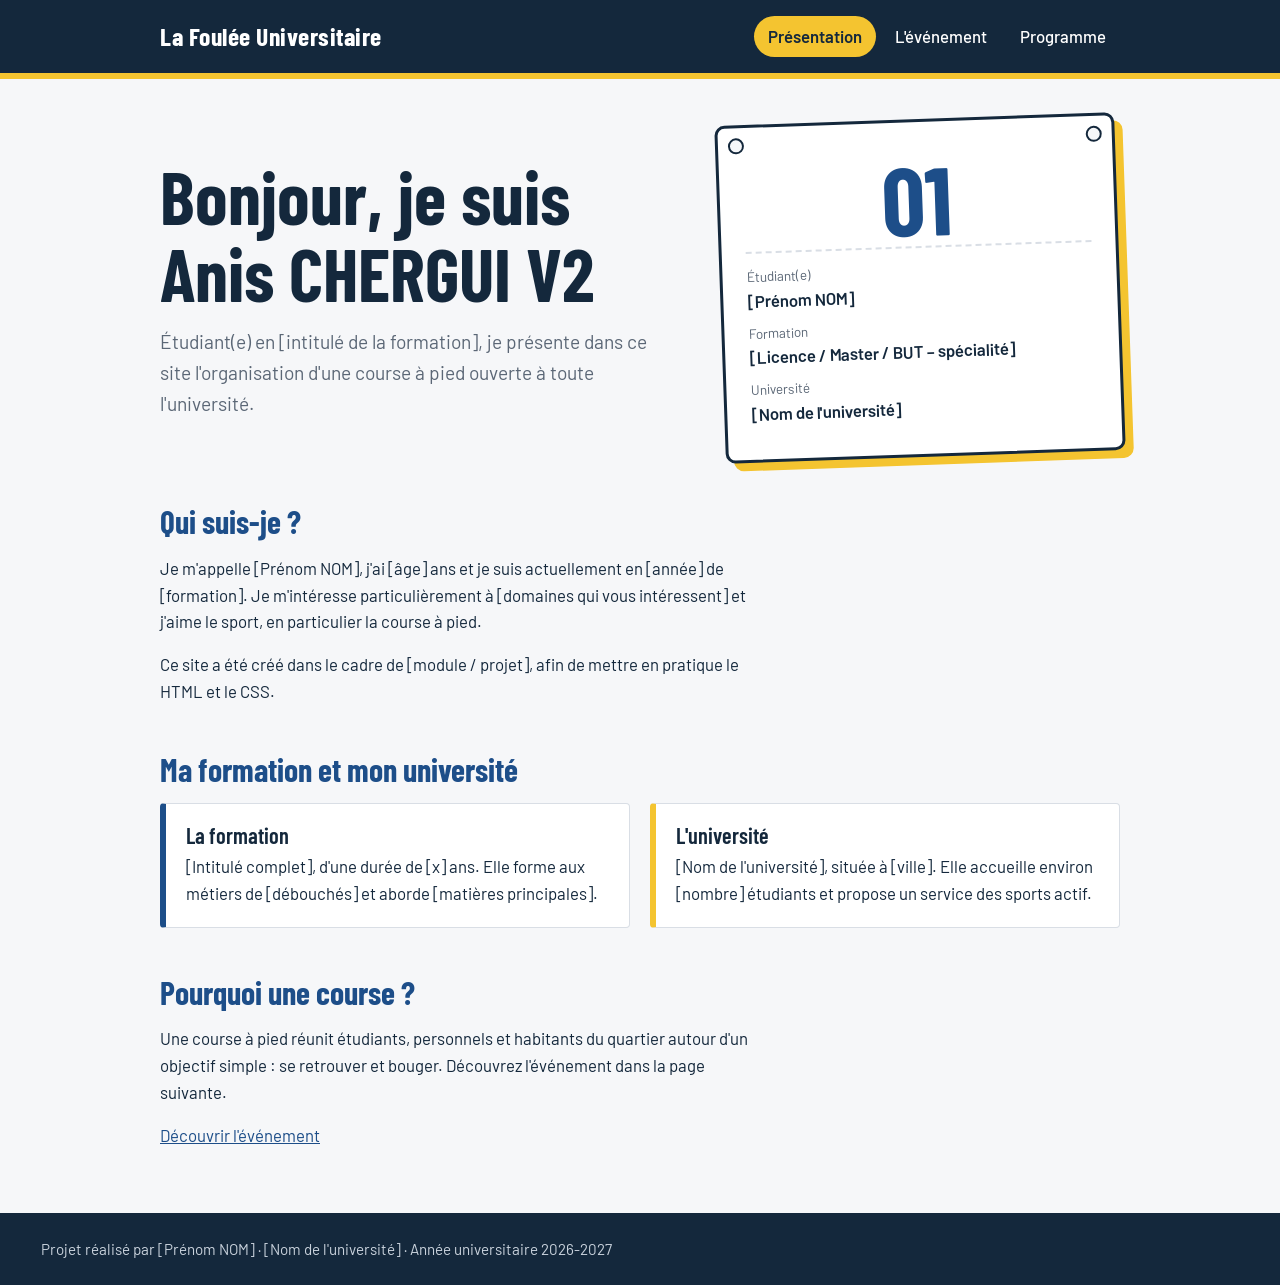
==== index.html @ 466aff4f "Add files via upload" ====
<!DOCTYPE html>
<html lang="fr">
<head>
  <meta charset="UTF-8">
  <meta name="viewport" content="width=device-width, initial-scale=1">
  <title>Présentation – La Foulée Universitaire</title>
  <link rel="preconnect" href="https://fonts.googleapis.com">
  <link rel="preconnect" href="https://fonts.gstatic.com" crossorigin>
  <link href="https://fonts.googleapis.com/css2?family=Barlow+Condensed:wght@600;700&family=Barlow:wght@400;500;600&display=swap" rel="stylesheet">
  <link rel="stylesheet" href="style.css">
</head>
<body>
<header>
  <div class="barre">
    <span class="logo">La Foulée Universitaire</span>
    <nav aria-label="Navigation principale">
      <ul>
        <li><a href="index.html" aria-current="page">Présentation</a></li>
        <li><a href="evenement.html">L'événement</a></li>
        <li><a href="programme.html">Programme</a></li>
      </ul>
    </nav>
  </div>
</header>
<main>
  <div class="accueil">
    <div>
      <h1>Bonjour, je suis Anis CHERGUI V2</h1>
      <p class="chapeau">Étudiant(e) en [intitulé de la formation], je présente dans ce site l'organisation d'une course à pied ouverte à toute l'université.</p>
    </div>
    <aside class="dossard" aria-label="Fiche étudiant">
      <div class="numero">01</div>
      <dl>
        <dt>Étudiant(e)</dt><dd>[Prénom NOM]</dd>
        <dt>Formation</dt><dd>[Licence / Master / BUT – spécialité]</dd>
        <dt>Université</dt><dd>[Nom de l'université]</dd>
      </dl>
    </aside>
  </div>

  <section>
    <h2>Qui suis-je ?</h2>
    <p>Je m'appelle [Prénom NOM], j'ai [âge] ans et je suis actuellement en [année] de [formation]. Je m'intéresse particulièrement à [domaines qui vous intéressent] et j'aime le sport, en particulier la course à pied.</p>
    <p>Ce site a été créé dans le cadre de [module / projet], afin de mettre en pratique le HTML et le CSS.</p>
  </section>

  <section>
    <h2>Ma formation et mon université</h2>
    <div class="grille">
      <div class="bloc">
        <h3>La formation</h3>
        <p>[Intitulé complet], d'une durée de [x] ans. Elle forme aux métiers de [débouchés] et aborde [matières principales].</p>
      </div>
      <div class="bloc jaune">
        <h3>L'université</h3>
        <p>[Nom de l'université], située à [ville]. Elle accueille environ [nombre] étudiants et propose un service des sports actif.</p>
      </div>
    </div>
  </section>

  <section>
    <h2>Pourquoi une course ?</h2>
    <p>Une course à pied réunit étudiants, personnels et habitants du quartier autour d'un objectif simple : se retrouver et bouger. Découvrez l'événement dans la page suivante.</p>
    <p><a href="evenement.html">Découvrir l'événement</a></p>
  </section>
</main>
<footer>
  <p>Projet réalisé par [Prénom NOM] · [Nom de l'université] · Année universitaire 2026-2027</p>
</footer>
</body>
</html>
---- style.css ----
/* ===== Variables ===== */
:root {
  --papier: #f6f7f9;
  --encre: #14283c;
  --bleu: #1d4e89;
  --ruban: #f4c430;
  --gris: #5b6776;
  --ligne: #d9dee5;
  --blanc: #ffffff;
  --titre: "Barlow Condensed", "Arial Narrow", sans-serif;
  --texte: "Barlow", Arial, sans-serif;
}

* { box-sizing: border-box; margin: 0; padding: 0; }
html { scroll-behavior: smooth; }

body {
  font-family: var(--texte);
  font-size: 1.05rem;
  line-height: 1.6;
  color: var(--encre);
  background: var(--papier);
}

a { color: var(--bleu); }
a:focus-visible, button:focus-visible { outline: 3px solid var(--ruban); outline-offset: 3px; }

/* ===== En-tête et navigation ===== */
header {
  background: var(--encre);
  color: var(--blanc);
  border-bottom: 6px solid var(--ruban);
}
.barre {
  max-width: 1000px;
  margin: 0 auto;
  padding: 1rem 1.25rem;
  display: flex;
  flex-wrap: wrap;
  align-items: center;
  justify-content: space-between;
  gap: .75rem;
}
.logo { font-family: var(--titre); font-size: 1.6rem; font-weight: 700; letter-spacing: .02em; }
nav ul { list-style: none; display: flex; gap: .25rem; flex-wrap: wrap; }
nav a {
  display: block;
  padding: .45rem .9rem;
  color: var(--blanc);
  text-decoration: none;
  border-radius: 999px;
  font-weight: 500;
}
nav a:hover { background: rgba(255,255,255,.14); }
nav a[aria-current="page"] { background: var(--ruban); color: var(--encre); font-weight: 600; }

/* ===== Mise en page ===== */
main { max-width: 1000px; margin: 0 auto; padding: 2.5rem 1.25rem 4rem; }
section { margin-top: 3rem; }

h1, h2, h3 { font-family: var(--titre); line-height: 1.05; }
h1 { font-size: clamp(2.6rem, 8vw, 4.6rem); font-weight: 700; }
h2 { font-size: 2rem; font-weight: 700; margin-bottom: 1rem; color: var(--bleu); }
h3 { font-size: 1.4rem; font-weight: 600; margin-bottom: .35rem; }
p + p { margin-top: 1rem; }
.chapeau { font-size: 1.2rem; color: var(--gris); max-width: 62ch; margin-top: 1rem; }
p, li { max-width: 68ch; }

/* ===== Page d'accueil : le dossard ===== */
.accueil { display: grid; gap: 2.5rem; align-items: center; }
@media (min-width: 800px) { .accueil { grid-template-columns: 1.3fr 1fr; } }

.dossard {
  background: var(--blanc);
  border: 3px solid var(--encre);
  border-radius: 10px;
  padding: 1.25rem 1.5rem 1.5rem;
  transform: rotate(-2deg);
  box-shadow: 8px 8px 0 var(--ruban);
  position: relative;
}
.dossard::before, .dossard::after {
  content: ""; position: absolute; top: 10px; width: 12px; height: 12px;
  border-radius: 50%; background: var(--papier); border: 2px solid var(--encre);
}
.dossard::before { left: 10px; }
.dossard::after { right: 10px; }
.dossard .numero { font-family: var(--titre); font-size: 6rem; font-weight: 700; line-height: 1; text-align: center; color: var(--bleu); margin-top: .5rem; }
.dossard dl { border-top: 2px dashed var(--ligne); padding-top: .75rem; }
.dossard dt { font-size: .85rem; color: var(--gris); }
.dossard dd { font-weight: 600; margin-bottom: .5rem; }

/* ===== Cartes d'information ===== */
.grille { display: grid; gap: 1.25rem; grid-template-columns: repeat(auto-fit, minmax(240px, 1fr)); }
.bloc { background: var(--blanc); border: 1px solid var(--ligne); border-left: 6px solid var(--bleu); padding: 1.25rem; border-radius: 4px; }
.bloc.jaune { border-left-color: var(--ruban); }

.chiffres { display: flex; flex-wrap: wrap; gap: 1rem; margin-top: 1.5rem; }
.chiffres div { background: var(--encre); color: var(--blanc); padding: .9rem 1.4rem; border-radius: 6px; }
.chiffres strong { display: block; font-family: var(--titre); font-size: 2.2rem; color: var(--ruban); line-height: 1; }

ul.liste { padding-left: 1.2rem; }
ul.liste li { margin-bottom: .4rem; }

/* ===== Programme : ligne de course ===== */
.parcours { list-style: none; position: relative; margin-top: 1.5rem; padding-left: 0; }
.parcours::before {
  content: ""; position: absolute; left: 5.9rem; top: .5rem; bottom: .5rem;
  width: 6px; background: repeating-linear-gradient(var(--bleu) 0 14px, var(--ruban) 14px 20px);
  border-radius: 3px;
}
.parcours li { display: grid; grid-template-columns: 5rem 1fr; gap: 2rem; margin-bottom: 1.75rem; position: relative; max-width: none; }
.parcours time { font-family: var(--titre); font-size: 1.7rem; font-weight: 700; text-align: right; color: var(--encre); }
.parcours li::before {
  content: ""; position: absolute; left: 5.45rem; top: .45rem;
  width: 16px; height: 16px; border-radius: 50%;
  background: var(--blanc); border: 4px solid var(--encre);
}
.parcours .depart::before { background: var(--ruban); }
.parcours p { max-width: 55ch; }

/* ===== Pied de page ===== */
footer { background: var(--encre); color: #c9d2dc; text-align: center; padding: 1.5rem 1.25rem; font-size: .95rem; }

/* ===== Mobile ===== */
@media (max-width: 520px) {
  .parcours::before { left: 4.4rem; }
  .parcours li { grid-template-columns: 3.5rem 1fr; gap: 1.5rem; }
  .parcours li::before { left: 3.95rem; }
  .parcours time { font-size: 1.3rem; }
}
@media (prefers-reduced-motion: reduce) { html { scroll-behavior: auto; } }
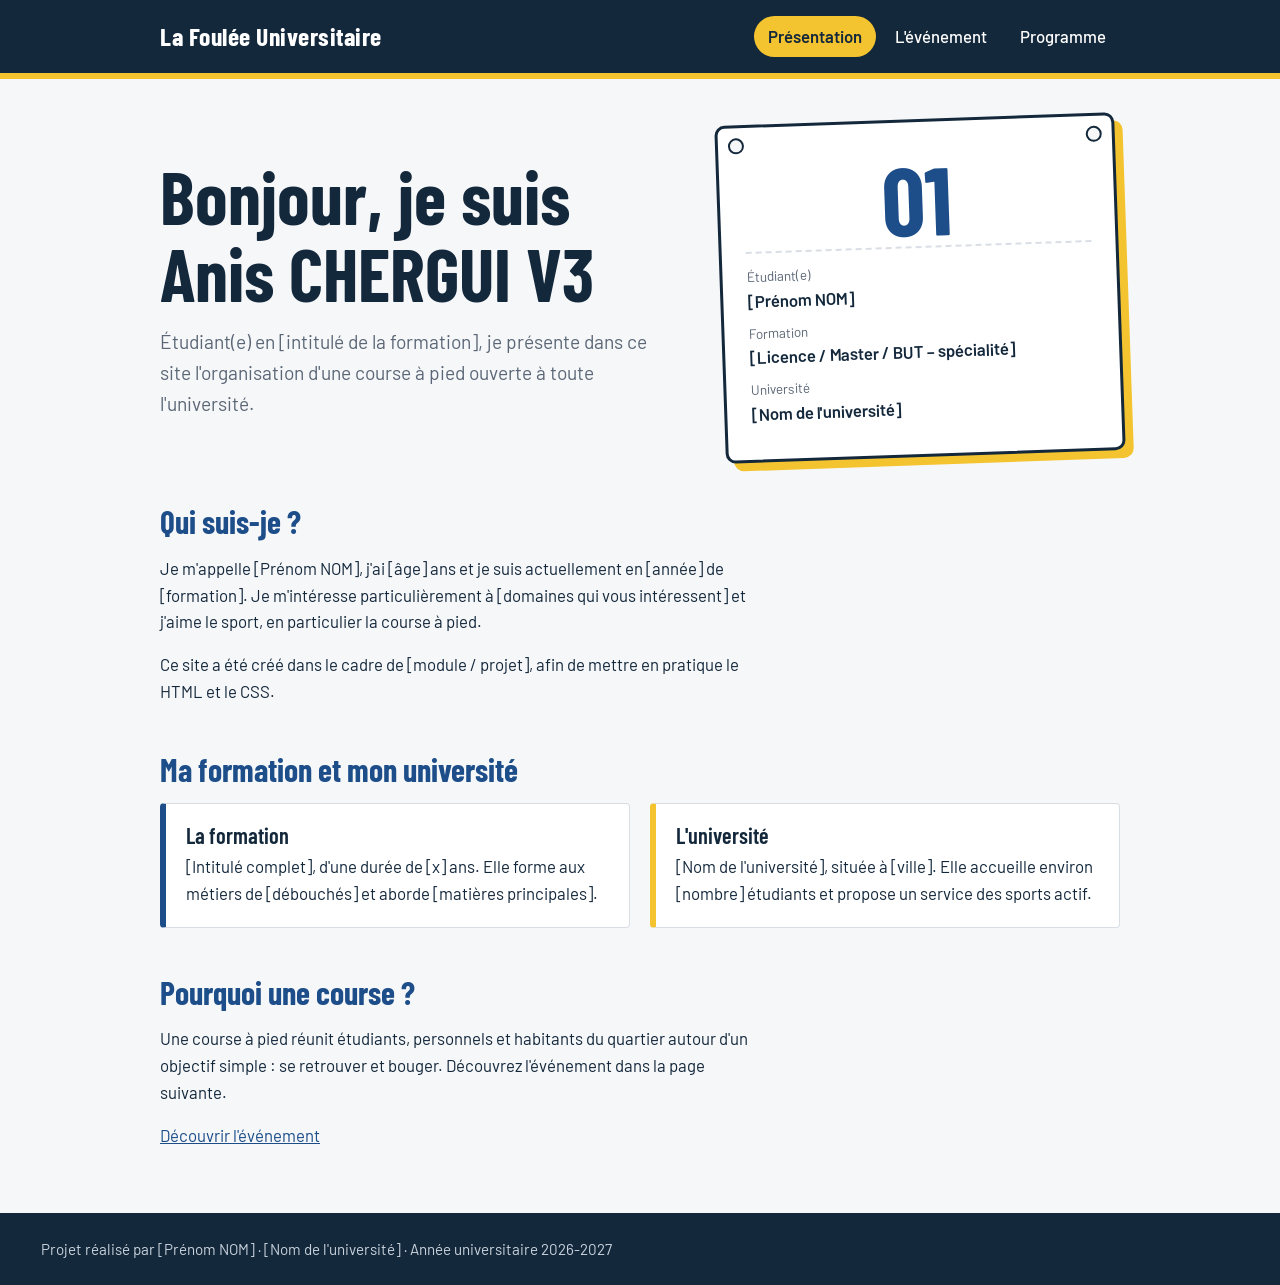
==== commit d9e64d50: "Add files via upload" ====
--- a/index.html
+++ b/index.html
@@ -25,7 +25,7 @@
 <main>
   <div class="accueil">
     <div>
-      <h1>Bonjour, je suis Anis CHERGUI V2</h1>
+      <h1>Bonjour, je suis Anis CHERGUI V3</h1>
       <p class="chapeau">Étudiant(e) en [intitulé de la formation], je présente dans ce site l'organisation d'une course à pied ouverte à toute l'université.</p>
     </div>
     <aside class="dossard" aria-label="Fiche étudiant">
